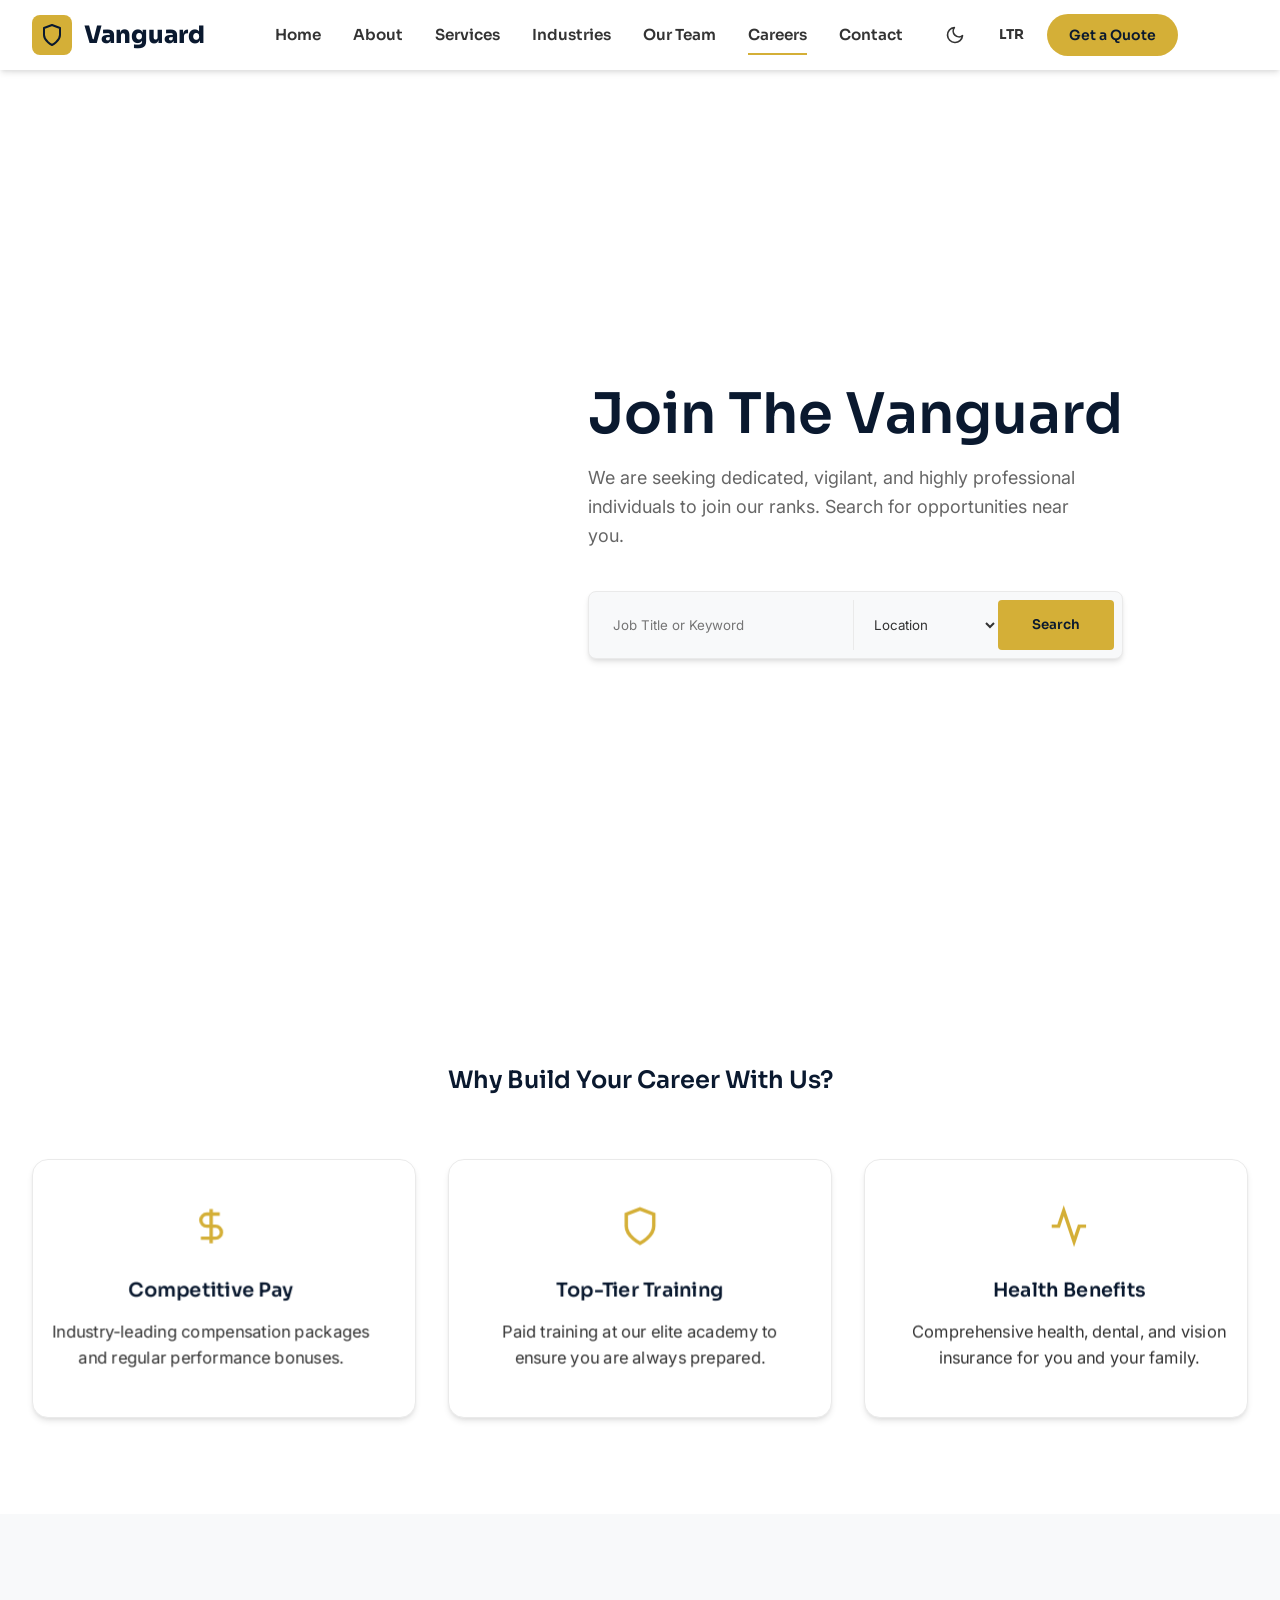
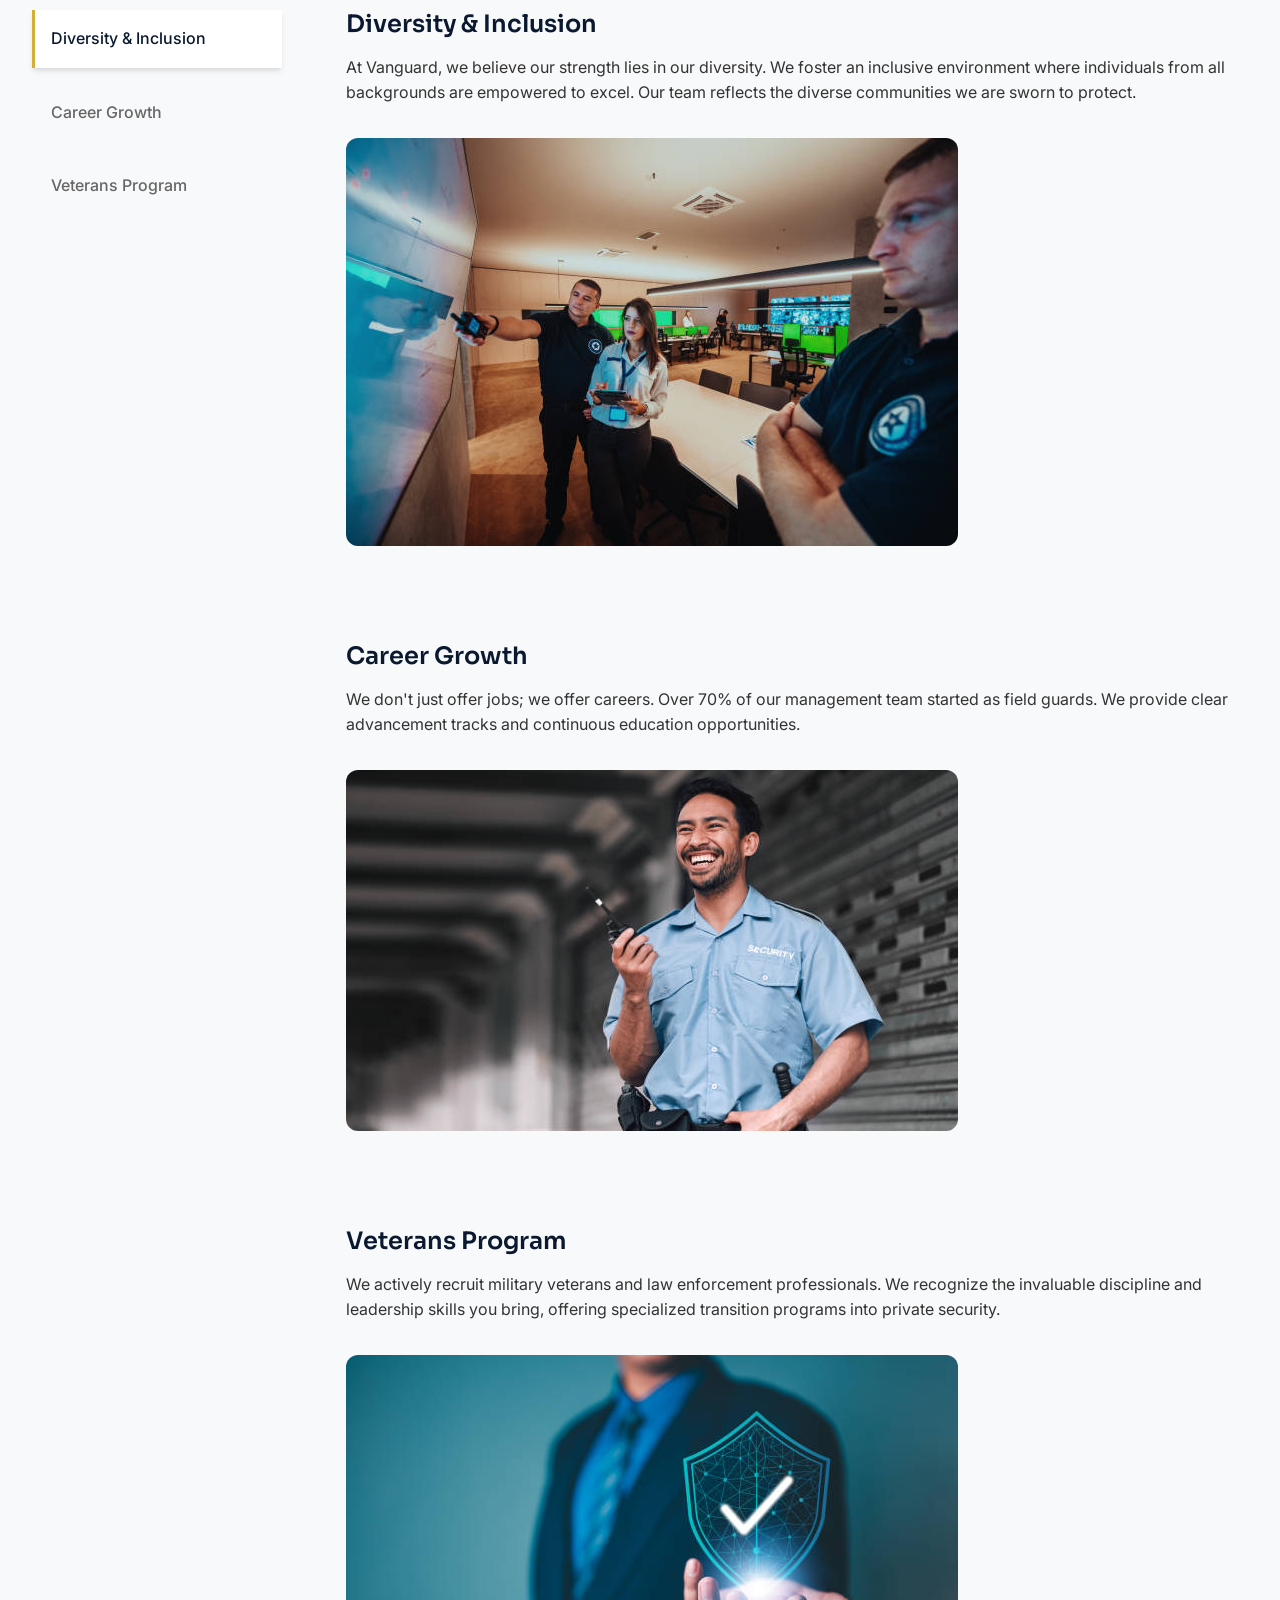
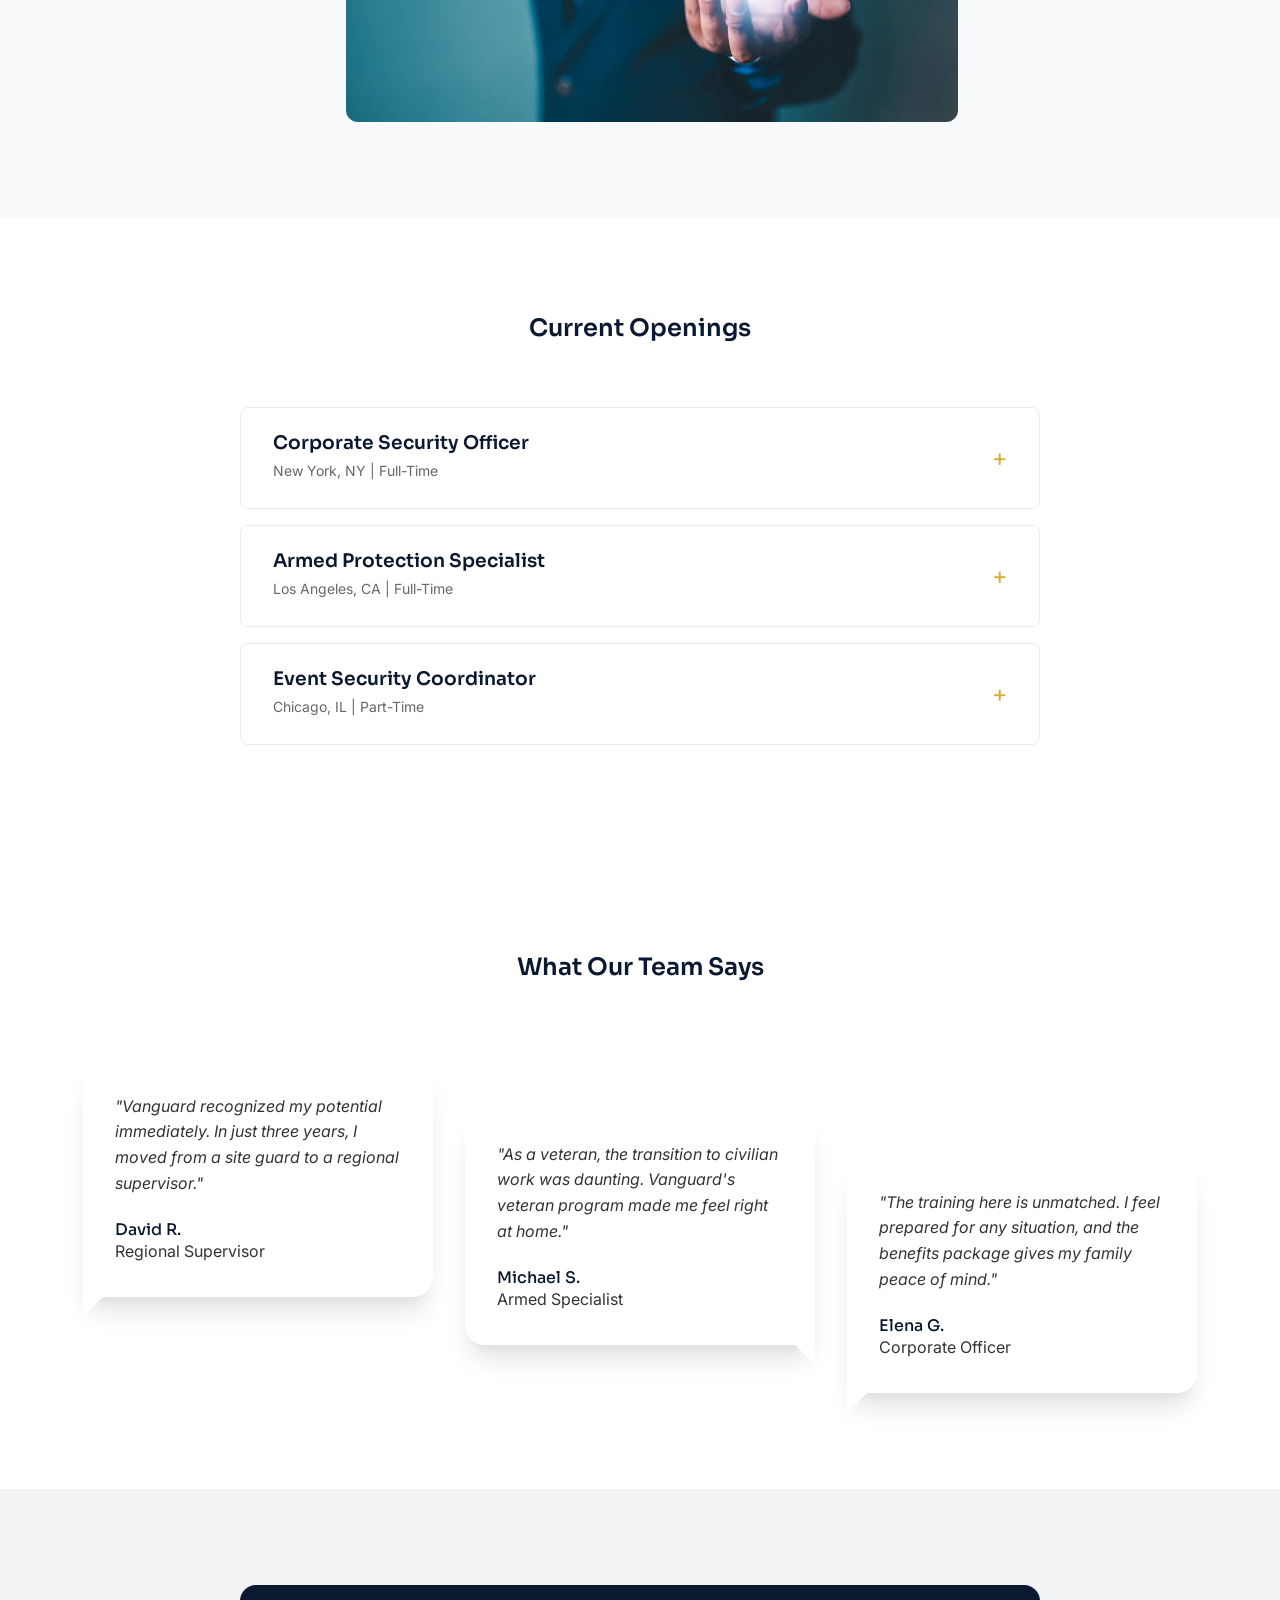
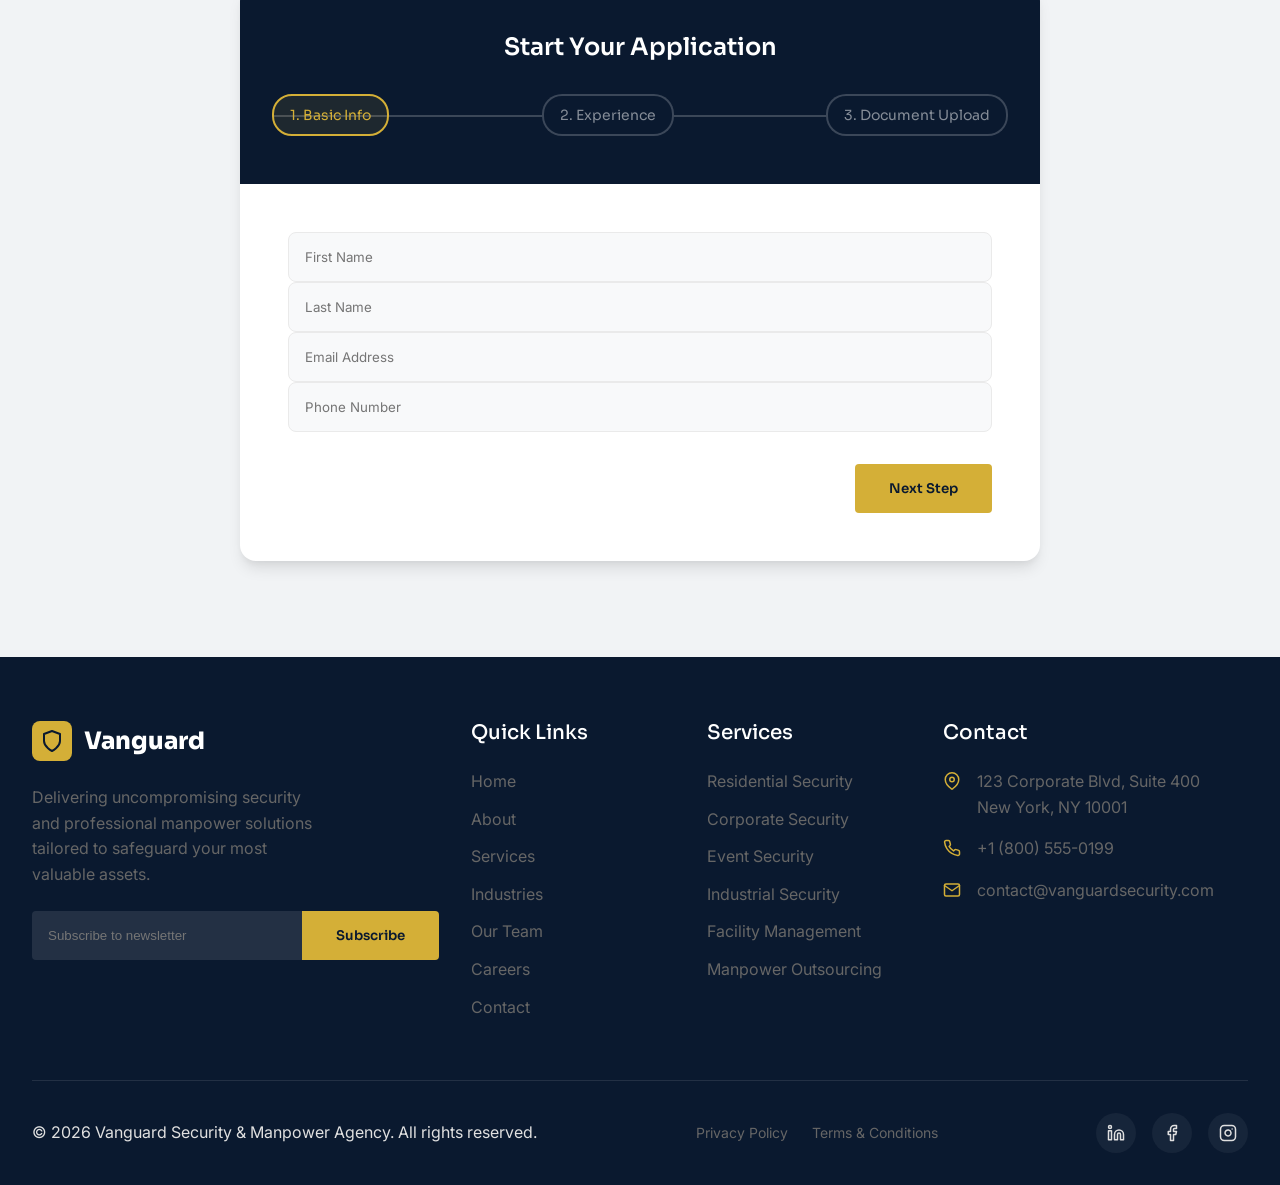
==== careers.html @ c8b9bf6e "Initial commit" ====
<!DOCTYPE html>
<html lang="en" dir="ltr" data-theme="light">
<head>
    <meta charset="UTF-8">
    <meta name="viewport" content="width=device-width, initial-scale=1.0">
    <title>Careers | Vanguard Security</title>
    
    <link rel="preconnect" href="https://fonts.googleapis.com">
    <link rel="preconnect" href="https://fonts.gstatic.com" crossorigin>
    <link href="https://fonts.googleapis.com/css2?family=Inter:wght@400;500;600&family=Manrope:wght@400;500;600;700;800&family=Plus+Jakarta+Sans:wght@600;700;800&family=Sora:wght@600;700;800&display=swap" rel="stylesheet">
    
    <link rel="stylesheet" href="css/style.css">
    <link rel="stylesheet" href="css/careers.css">
    <link rel="icon" type="image/svg+xml" href="data:image/svg+xml,%3Csvg xmlns='http://www.w3.org/2000/svg' viewBox='0 0 24 24' fill='none' stroke='%23D4AF37' stroke-width='2' stroke-linecap='round' stroke-linejoin='round'%3E%3Cpath d='M12 22s8-4 8-10V5l-8-3-8 3v7c0 6 8 10 8 10z'%3E%3C/path%3E%3C/svg%3E">
</head>
<body>
    <!-- Navbar -->
    <nav class="navbar">
        <div class="container">
            <a href="index.html" class="nav-brand">
                <div class="logo-icon">
                    <svg xmlns="http://www.w3.org/2000/svg" width="24" height="24" viewBox="0 0 24 24" fill="none" stroke="currentColor" stroke-width="2" stroke-linecap="round" stroke-linejoin="round"><path d="M12 22s8-4 8-10V5l-8-3-8 3v7c0 6 8 10 8 10z"></path></svg>
                </div>
                Vanguard
            </a>
            <button class="mobile-menu-toggle"><span></span><span></span><span></span></button>
            <ul class="nav-menu">
                <li class="nav-item dropdown">
                    <a href="index.html" class="nav-link dropdown-toggle">Home</a>
                    <ul class="dropdown-menu">
                        <li><a href="index.html" class="dropdown-item">Home 1</a></li>
                        <li><a href="home2.html" class="dropdown-item">Home 2</a></li>
                    </ul>
                </li>
                <li class="nav-item"><a href="about.html" class="nav-link">About</a></li>
                <li class="nav-item"><a href="services.html" class="nav-link">Services</a></li>
                <li class="nav-item"><a href="industries.html" class="nav-link">Industries</a></li>
                <li class="nav-item"><a href="team.html" class="nav-link">Our Team</a></li>
                <li class="nav-item"><a href="careers.html" class="nav-link active">Careers</a></li>
                <li class="nav-item"><a href="contact.html" class="nav-link">Contact</a></li>
                <li class="nav-controls">
                    <button class="theme-toggle"></button>
                    <button class="rtl-toggle"></button>
                <a href="contact.html" class="btn btn-primary" style="padding: 0.5rem 1.25rem; font-size: 0.875rem; border-radius: 50px;">Get a Quote</a>
                    </li>
            </ul>
        </div>
    </nav>

    <main>
        <!-- Section 1: Hero (Split Screen with Job Search) -->
        <section class="careers-hero">
            <div class="hero-split-left" style="background-image: url('https://picsum.photos/seed/car1/1000/1000');">
            </div>
            <div class="hero-split-right">
                <div class="search-container">
                    <h1>Join The Vanguard</h1>
                    <p>We are seeking dedicated, vigilant, and highly professional individuals to join our ranks. Search for opportunities near you.</p>
                    <div class="job-search-bar">
                        <input type="text" placeholder="Job Title or Keyword">
                        <select>
                            <option value="">Location</option>
                            <option value="ny">New York</option>
                            <option value="la">Los Angeles</option>
                            <option value="tx">Texas</option>
                        </select>
                        <button class="btn btn-primary" style="padding: 0 2rem;">Search</button>
                    </div>
                </div>
            </div>
        </section>

        <!-- Section 2: Why Join Us (3D Tilting Cards) -->
        <section class="why-join-sec section">
            <div class="container text-center">
                <h2 style="margin-bottom: 4rem;">Why Build Your Career With Us?</h2>
                <div class="tilt-grid">
                    <div class="tilt-card">
                        <div class="tilt-content">
                            <svg xmlns="http://www.w3.org/2000/svg" width="40" height="40" viewBox="0 0 24 24" fill="none" stroke="currentColor" stroke-width="2"><path d="M12 2v20M17 5H9.5a3.5 3.5 0 0 0 0 7h5a3.5 3.5 0 0 1 0 7H6"></path></svg>
                            <h3>Competitive Pay</h3>
                            <p>Industry-leading compensation packages and regular performance bonuses.</p>
                        </div>
                    </div>
                    <div class="tilt-card">
                        <div class="tilt-content">
                            <svg xmlns="http://www.w3.org/2000/svg" width="40" height="40" viewBox="0 0 24 24" fill="none" stroke="currentColor" stroke-width="2"><path d="M12 22s8-4 8-10V5l-8-3-8 3v7c0 6 8 10 8 10z"></path></svg>
                            <h3>Top-Tier Training</h3>
                            <p>Paid training at our elite academy to ensure you are always prepared.</p>
                        </div>
                    </div>
                    <div class="tilt-card">
                        <div class="tilt-content">
                            <svg xmlns="http://www.w3.org/2000/svg" width="40" height="40" viewBox="0 0 24 24" fill="none" stroke="currentColor" stroke-width="2"><polyline points="22 12 18 12 15 21 9 3 6 12 2 12"></polyline></svg>
                            <h3>Health Benefits</h3>
                            <p>Comprehensive health, dental, and vision insurance for you and your family.</p>
                        </div>
                    </div>
                </div>
            </div>
        </section>

        <!-- Section 3: Culture & Benefits (Sticky Sidebar Navigation) -->
        <section class="culture-sec section" style="background-color: var(--bg-light);">
            <div class="container sticky-layout">
                <div class="sidebar-nav">
                    <ul>
                        <li><a href="#diversity" class="active">Diversity & Inclusion</a></li>
                        <li><a href="#growth">Career Growth</a></li>
                        <li><a href="#veterans">Veterans Program</a></li>
                    </ul>
                </div>
                <div class="content-sections">
                    <div id="diversity" class="content-panel">
                        <h2>Diversity & Inclusion</h2>
                        <p>At Vanguard, we believe our strength lies in our diversity. We foster an inclusive environment where individuals from all backgrounds are empowered to excel. Our team reflects the diverse communities we are sworn to protect.</p>
                        <img src="images/istockphoto-1445692293-612x612.jpg" alt="Diversity" style="border-radius: 12px; margin-top: 2rem;">
                    </div>
                    <div id="growth" class="content-panel">
                        <h2>Career Growth</h2>
                        <p>We don't just offer jobs; we offer careers. Over 70% of our management team started as field guards. We provide clear advancement tracks and continuous education opportunities.</p>
                        <img src="images/istockphoto-1592110171-612x612.jpg" alt="Growth" style="border-radius: 12px; margin-top: 2rem;">
                    </div>
                    <div id="veterans" class="content-panel">
                        <h2>Veterans Program</h2>
                        <p>We actively recruit military veterans and law enforcement professionals. We recognize the invaluable discipline and leadership skills you bring, offering specialized transition programs into private security.</p>
                        <img src="images/istockphoto-1913906713-612x612.jpg" alt="Veterans" style="border-radius: 12px; margin-top: 2rem;">
                    </div>
                </div>
            </div>
        </section>

        <!-- Section 4: Current Openings (Expandable List) -->
        <section class="openings-sec section">
            <div class="container">
                <h2 style="text-align: center; margin-bottom: 4rem;">Current Openings</h2>
                <div class="accordion">
                    <div class="acc-item">
                        <div class="acc-header">
                            <div class="acc-title">
                                <h3>Corporate Security Officer</h3>
                                <span>New York, NY | Full-Time</span>
                            </div>
                            <span class="acc-icon">+</span>
                        </div>
                        <div class="acc-content">
                            <p>We are seeking polished and professional security officers for a high-profile corporate headquarters in Manhattan.</p>
                            <ul>
                                <li>Min 2 years corporate experience</li>
                                <li>Impeccable communication skills</li>
                                <li>Valid state security license</li>
                            </ul>
                            <button class="btn btn-primary" style="margin-top: 1rem;">Apply Now</button>
                        </div>
                    </div>
                    
                    <div class="acc-item">
                        <div class="acc-header">
                            <div class="acc-title">
                                <h3>Armed Protection Specialist</h3>
                                <span>Los Angeles, CA | Full-Time</span>
                            </div>
                            <span class="acc-icon">+</span>
                        </div>
                        <div class="acc-content">
                            <p>Looking for highly trained armed specialists for executive protection assignments.</p>
                            <ul>
                                <li>Prior military or law enforcement preferred</li>
                                <li>Valid armed guard permit</li>
                                <li>Advanced first aid certification</li>
                            </ul>
                            <button class="btn btn-primary" style="margin-top: 1rem;">Apply Now</button>
                        </div>
                    </div>
                    
                    <div class="acc-item">
                        <div class="acc-header">
                            <div class="acc-title">
                                <h3>Event Security Coordinator</h3>
                                <span>Chicago, IL | Part-Time</span>
                            </div>
                            <span class="acc-icon">+</span>
                        </div>
                        <div class="acc-content">
                            <p>Dynamic individuals needed to coordinate crowd control and access for major city events and concerts.</p>
                            <button class="btn btn-primary" style="margin-top: 1rem;">Apply Now</button>
                        </div>
                    </div>
                </div>
            </div>
        </section>

        <!-- Section 5: Employee Testimonials (Speech Bubbles over Map) -->
        <section class="emp-testimonials section dark-bg" style="position: relative; overflow: hidden;">
            <div class="map-bg" style="background-image: url('https://picsum.photos/seed/car5/1920/1080'); opacity: 0.1; position: absolute; inset: 0; background-size: cover; background-position: center; filter: grayscale(100%);"></div>
            <div class="container" style="position: relative; z-index: 2;">
                <h2 style="text-align: center; margin-bottom: 5rem;">What Our Team Says</h2>
                <div class="bubble-layout">
                    <div class="speech-bubble b1">
                        <p>"Vanguard recognized my potential immediately. In just three years, I moved from a site guard to a regional supervisor."</p>
                        <div class="emp-info">
                            <h4>David R.</h4>
                            <span>Regional Supervisor</span>
                        </div>
                    </div>
                    <div class="speech-bubble b2">
                        <p>"As a veteran, the transition to civilian work was daunting. Vanguard's veteran program made me feel right at home."</p>
                        <div class="emp-info">
                            <h4>Michael S.</h4>
                            <span>Armed Specialist</span>
                        </div>
                    </div>
                    <div class="speech-bubble b3">
                        <p>"The training here is unmatched. I feel prepared for any situation, and the benefits package gives my family peace of mind."</p>
                        <div class="emp-info">
                            <h4>Elena G.</h4>
                            <span>Corporate Officer</span>
                        </div>
                    </div>
                </div>
            </div>
        </section>

        <!-- Section 6: Application Form (Multi-step Wizard) -->
        <section class="application-wizard section" style="background-color: var(--bg-off-white);">
            <div class="container">
                <div class="wizard-container">
                    <div class="wizard-header text-center">
                        <h2>Start Your Application</h2>
                        <div class="progress-bar">
                            <div class="step active">1. Basic Info</div>
                            <div class="step">2. Experience</div>
                            <div class="step">3. Document Upload</div>
                        </div>
                    </div>
                    <div class="wizard-body">
                        <!-- Step 1 -->
                        <div class="wizard-step active-step" id="step1">
                            <div class="form-row">
                                <input type="text" placeholder="First Name" class="wiz-input">
                                <input type="text" placeholder="Last Name" class="wiz-input">
                            </div>
                            <div class="form-row">
                                <input type="email" placeholder="Email Address" class="wiz-input">
                                <input type="tel" placeholder="Phone Number" class="wiz-input">
                            </div>
                            <div class="text-right">
                                <button class="btn btn-primary next-btn">Next Step</button>
                            </div>
                        </div>
                        <!-- UI purposes only, further steps handled by generic JS or hidden -->
                    </div>
                </div>
            </div>
        </section>
    </main>

    <!-- Footer -->
    <footer class="footer">
        <div class="container">
            <div class="footer-top">
                <div class="footer-brand">
                    <div style="display: flex; align-items: center; gap: 0.75rem;">
                        <div class="logo-icon">
                            <svg xmlns="http://www.w3.org/2000/svg" width="24" height="24" viewBox="0 0 24 24" fill="none" stroke="currentColor" stroke-width="2" stroke-linecap="round" stroke-linejoin="round"><path d="M12 22s8-4 8-10V5l-8-3-8 3v7c0 6 8 10 8 10z"></path></svg>
                        </div>
                        <h3 class="footer-brand-name">Vanguard</h3>
                    </div>
                    <p class="footer-desc">Delivering uncompromising security and professional manpower solutions tailored to safeguard your most valuable assets.</p>
                    <form class="newsletter-form">
                        <input type="email" placeholder="Subscribe to newsletter" required>
                        <button type="submit" class="btn btn-primary">Subscribe</button>
                    </form>
                </div>
                
                <div>
                    <h4 class="footer-title">Quick Links</h4>
                    <ul class="footer-links">
                        <li><a href="index.html">Home</a></li>
                        <li><a href="about.html">About</a></li>
                        <li><a href="services.html">Services</a></li>
                        <li><a href="industries.html">Industries</a></li>
                        <li><a href="team.html">Our Team</a></li>
                        <li><a href="careers.html">Careers</a></li>
                        <li><a href="contact.html">Contact</a></li>
                    </ul>
                </div>
                
                <div>
                    <h4 class="footer-title">Services</h4>
                    <ul class="footer-links">
                        <li><a href="services.html">Residential Security</a></li>
                        <li><a href="services.html">Corporate Security</a></li>
                        <li><a href="services.html">Event Security</a></li>
                        <li><a href="services.html">Industrial Security</a></li>
                        <li><a href="services.html">Facility Management</a></li>
                        <li><a href="services.html">Manpower Outsourcing</a></li>
                    </ul>
                </div>
                
                <div>
                    <h4 class="footer-title">Contact</h4>
                    <ul class="footer-contact">
                        <li>
                            <svg xmlns="http://www.w3.org/2000/svg" width="18" height="18" viewBox="0 0 24 24" fill="none" stroke="currentColor" stroke-width="2" stroke-linecap="round" stroke-linejoin="round"><path d="M21 10c0 7-9 13-9 13s-9-6-9-13a9 9 0 0 1 18 0z"></path><circle cx="12" cy="10" r="3"></circle></svg>
                            <span>123 Corporate Blvd, Suite 400<br>New York, NY 10001</span>
                        </li>
                        <li>
                            <svg xmlns="http://www.w3.org/2000/svg" width="18" height="18" viewBox="0 0 24 24" fill="none" stroke="currentColor" stroke-width="2" stroke-linecap="round" stroke-linejoin="round"><path d="M22 16.92v3a2 2 0 0 1-2.18 2 19.79 19.79 0 0 1-8.63-3.07 19.5 19.5 0 0 1-6-6 19.79 19.79 0 0 1-3.07-8.67A2 2 0 0 1 4.11 2h3a2 2 0 0 1 2 1.72 12.84 12.84 0 0 0 .7 2.81 2 2 0 0 1-.45 2.11L8.09 9.91a16 16 0 0 0 6 6l1.27-1.27a2 2 0 0 1 2.11-.45 12.84 12.84 0 0 0 2.81.7A2 2 0 0 1 22 16.92z"></path></svg>
                            <span>+1 (800) 555-0199</span>
                        </li>
                        <li>
                            <svg xmlns="http://www.w3.org/2000/svg" width="18" height="18" viewBox="0 0 24 24" fill="none" stroke="currentColor" stroke-width="2" stroke-linecap="round" stroke-linejoin="round"><path d="M4 4h16c1.1 0 2 .9 2 2v12c0 1.1-.9 2-2 2H4c-1.1 0-2-.9-2-2V6c0-1.1.9-2 2-2z"></path><polyline points="22,6 12,13 2,6"></polyline></svg>
                            <span>contact@vanguardsecurity.com</span>
                        </li>
                    </ul>
                </div>
            </div>
            
            <div class="footer-bottom">
                <p>&copy; 2026 Vanguard Security & Manpower Agency. All rights reserved.</p>
                <div style="display: flex; gap: 1.5rem; font-size: 0.875rem;">
                    <a href="#" style="color: var(--text-muted)">Privacy Policy</a>
                    <a href="#" style="color: var(--text-muted)">Terms & Conditions</a>
                </div>
                <div class="social-links">
                    <a href="https://linkedin.com"><svg xmlns="http://www.w3.org/2000/svg" width="18" height="18" viewBox="0 0 24 24" fill="none" stroke="currentColor" stroke-width="2" stroke-linecap="round" stroke-linejoin="round"><path d="M16 8a6 6 0 0 1 6 6v7h-4v-7a2 2 0 0 0-2-2 2 2 0 0 0-2 2v7h-4v-7a6 6 0 0 1 6-6z"></path><rect x="2" y="9" width="4" height="12"></rect><circle cx="4" cy="4" r="2"></circle></svg></a>
                    <a href="https://twitter.com"><svg xmlns="http://www.w3.org/2000/svg" width="18" height="18" viewBox="0 0 24 24" fill="none" stroke="currentColor" stroke-width="2" stroke-linecap="round" stroke-linejoin="round"><path d="M18 2h-3a5 5 0 0 0-5 5v3H7v4h3v8h4v-8h3l1-4h-4V7a1 1 0 0 1 1-1h3z"></path></svg></a>
                    <a href="https://instagram.com"><svg xmlns="http://www.w3.org/2000/svg" width="18" height="18" viewBox="0 0 24 24" fill="none" stroke="currentColor" stroke-width="2" stroke-linecap="round" stroke-linejoin="round"><rect x="2" y="2" width="20" height="20" rx="5" ry="5"></rect><path d="M16 11.37A4 4 0 1 1 12.63 8 4 4 0 0 1 16 11.37z"></path><line x1="17.5" y1="6.5" x2="17.51" y2="6.5"></line></svg></a>
                </div>
            </div>
        </div>
    </footer>

    <script src="js/main.js"></script>
    <script>
        // Tilting Cards
        const cards = document.querySelectorAll('.tilt-card');
        cards.forEach(card => {
            card.addEventListener('mousemove', e => {
                const rect = card.getBoundingClientRect();
                const x = e.clientX - rect.left;
                const y = e.clientY - rect.top;
                const centerX = rect.width / 2;
                const centerY = rect.height / 2;
                const rotateX = ((y - centerY) / centerY) * -10;
                const rotateY = ((x - centerX) / centerX) * 10;
                card.style.transform = `perspective(1000px) rotateX(${rotateX}deg) rotateY(${rotateY}deg) scale3d(1.02, 1.02, 1.02)`;
            });
            card.addEventListener('mouseleave', () => {
                card.style.transform = `perspective(1000px) rotateX(0deg) rotateY(0deg) scale3d(1, 1, 1)`;
            });
        });

        // Accordion
        const accHeaders = document.querySelectorAll('.acc-header');
        accHeaders.forEach(header => {
            header.addEventListener('click', () => {
                const item = header.parentElement;
                item.classList.toggle('active');
                const content = item.querySelector('.acc-content');
                if(item.classList.contains('active')) {
                    content.style.maxHeight = content.scrollHeight + "px";
                } else {
                    content.style.maxHeight = 0;
                }
            });
        });

        // Sidebar smooth scroll and active state
        const sidebarLinks = document.querySelectorAll('.sidebar-nav a');
        sidebarLinks.forEach(link => {
            link.addEventListener('click', (e) => {
                e.preventDefault();
                sidebarLinks.forEach(l => l.classList.remove('active'));
                link.classList.add('active');
                const targetId = link.getAttribute('href').substring(1);
                const targetEl = document.getElementById(targetId);
                targetEl.scrollIntoView({ behavior: 'smooth', block: 'center' });
            });
        });
    </script>
</body>
</html>
---- css/style.css ----
/* ==========================================================================
   Global Variables & Theme Tokens
   ========================================================================== */
:root {
  /* Primary Colors */
  --primary-navy: #0A192F;
  --secondary-steel: #4A6572;
  --accent-gold: #D4AF37;
  --accent-gold-hover: #F3C623;
  
  /* Backgrounds */
  --bg-light: #F8F9FA;
  --bg-white: #FFFFFF;
  --bg-off-white: #F1F3F5;
  --bg-card: #FFFFFF;
  
  /* Typography Colors */
  --text-main: #333333;
  --text-muted: #666666;
  --text-light: #E0E0E0;
  
  /* Borders & Shadows */
  --border-color: #EAEAEA;
  --shadow-sm: 0 4px 6px -1px rgba(0, 0, 0, 0.1), 0 2px 4px -1px rgba(0, 0, 0, 0.06);
  --shadow-md: 0 10px 15px -3px rgba(0, 0, 0, 0.1), 0 4px 6px -2px rgba(0, 0, 0, 0.05);
  --shadow-lg: 0 20px 25px -5px rgba(0, 0, 0, 0.1), 0 10px 10px -5px rgba(0, 0, 0, 0.04);
  
  /* Typography Fonts */
  --font-heading: 'Sora', 'Manrope', 'Plus Jakarta Sans', sans-serif;
  --font-body: 'Inter', 'Manrope', sans-serif;
  
  /* Transitions */
  --transition-fast: 250ms ease;
  --transition-smooth: 350ms cubic-bezier(0.4, 0, 0.2, 1);
  --transition-slow: 500ms ease-out;

  /* Layout */
  --container-width: 1280px;
  --container-padding: 2rem;
  --nav-height: 70px;
}

[data-theme="dark"] {
  --primary-navy: #050B14;
  --secondary-steel: #2A3B47;
  --bg-light: #121212;
  --bg-white: #1A1A1A;
  --bg-off-white: #222222;
  --bg-card: #242424;
  --text-main: #F8F9FA;
  --text-muted: #A0A0A0;
  --text-light: #FFFFFF;
  --border-color: #333333;
  --shadow-sm: 0 4px 6px -1px rgba(0, 0, 0, 0.5);
  --shadow-md: 0 10px 15px -3px rgba(0, 0, 0, 0.5);
  --shadow-lg: 0 20px 25px -5px rgba(0, 0, 0, 0.5);
}

/* ==========================================================================
   Reset & Base Styles
   ========================================================================== */
*, *::before, *::after {
  box-sizing: border-box;
  margin: 0;
  padding: 0;
}

html {
  font-size: 16px;
  scroll-behavior: smooth;
}

body {
  font-family: var(--font-body);
  color: var(--text-main);
  background-color: var(--bg-white);
  line-height: 1.6;
  transition: background-color var(--transition-smooth), color var(--transition-smooth);
  overflow-x: hidden;
}

h1, h2, h3 {
  font-family: var(--font-heading);
  color: var(--primary-navy);
  line-height: 1.2;
  margin-bottom: 1rem;
  font-weight: 600;
}

h4, h5, h6 {
  font-family: var(--font-heading);
  color: var(--primary-navy);
  line-height: 1.2;
  margin-bottom: 1rem;
  font-weight: 500;
}

[data-theme="dark"] h1, 
[data-theme="dark"] h2, 
[data-theme="dark"] h3, 
[data-theme="dark"] h4, 
[data-theme="dark"] h5, 
[data-theme="dark"] h6 {
  color: var(--text-light);
}

a {
  text-decoration: none;
  color: inherit;
  transition: color var(--transition-fast);
}

ul, ol {
  list-style: none;
}

img {
  max-width: 100%;
  height: auto;
  display: block;
}

.container {
  width: 100%;
  max-width: var(--container-width);
  margin: 0 auto;
  padding: 0 var(--container-padding);
}

.btn {
  display: inline-flex;
  align-items: center;
  justify-content: center;
  padding: 0.875rem 2rem;
  font-family: var(--font-heading);
  font-weight: 600;
  border-radius: 4px;
  cursor: pointer;
  transition: all var(--transition-fast);
  border: 2px solid transparent;
  gap: 0.5rem;
  white-space: nowrap;
  text-align: center;
}

.btn-primary {
  background-color: var(--accent-gold);
  color: var(--primary-navy);
}

.btn-primary:hover {
  background-color: var(--accent-gold-hover);
  transform: translateY(-2px);
  box-shadow: var(--shadow-md);
}

.btn-outline {
  background-color: transparent;
  border: 2px solid var(--accent-gold);
  color: var(--accent-gold);
}

.btn-outline:hover {
  background-color: var(--accent-gold);
  color: var(--primary-navy);
}

.section {
  padding: 6rem 0;
}

/* ==========================================================================
   Utility Classes
   ========================================================================== */
.text-center { text-align: center; }
.text-white { color: #FFFFFF !important; }
.bg-light { background-color: var(--bg-light); }
.bg-dark { background-color: var(--primary-navy); color: #FFFFFF; }
.w-100 { width: 100%; }

/* ==========================================================================
   Navigation
   ========================================================================== */
.navbar {
  position: fixed;
  top: 0;
  left: 0;
  width: 100%;
  height: var(--nav-height);
  background-color: var(--bg-white);
  box-shadow: var(--shadow-sm);
  z-index: 1000;
  transition: background-color var(--transition-smooth), box-shadow var(--transition-fast);
}

.navbar .container {
  height: 100%;
  display: flex;
  align-items: center;
  justify-content: space-between;
  position: relative;
}

.nav-brand {
  display: flex;
  align-items: center;
  gap: 0.75rem;
  font-family: var(--font-heading);
  font-weight: 800;
  font-size: 1.5rem;
  color: var(--primary-navy);
}

[data-theme="dark"] .nav-brand {
  color: var(--text-light);
}

.logo-icon {
  width: 40px;
  height: 40px;
  background-color: var(--accent-gold);
  border-radius: 8px;
  display: flex;
  align-items: center;
  justify-content: center;
  color: var(--primary-navy);
}

.nav-menu {
  display: flex;
  align-items: center;
  gap: 2rem;
  height: 100%;
  justify-content: center;
  flex: 1;
}

.nav-item {
  position: relative;
  height: 100%;
  display: flex;
  align-items: center;
}

.nav-link {
  font-family: var(--font-heading);
  font-weight: 600;
  font-size: 0.95rem;
  position: relative;
  padding: 0.5rem 0;
}

.nav-link::after {
  content: '';
  position: absolute;
  bottom: 0;
  left: 0;
  width: 0;
  height: 2px;
  background-color: var(--accent-gold);
  transition: width var(--transition-fast);
}

.nav-link:hover::after,
.nav-link.active::after {
  width: 100%;
}

/* Dropdown */
.dropdown {
  position: relative;
}

.dropdown-toggle {
  display: flex;
  align-items: center;
  gap: 0.25rem;
  cursor: pointer;
}

.dropdown-menu {
  position: absolute;
  top: 100%;
  left: 0;
  background-color: var(--bg-white);
  min-width: 200px;
  box-shadow: var(--shadow-lg);
  border-radius: 4px;
  opacity: 0;
  visibility: hidden;
  transform: translateY(10px);
  transition: all var(--transition-fast);
  padding: 0.5rem 0;
}

.dropdown:hover .dropdown-menu,
.dropdown-menu.show {
  opacity: 1;
  visibility: visible;
  transform: translateY(0);
}

.dropdown-item {
  display: block;
  padding: 0.75rem 1.5rem;
  font-family: var(--font-body);
  font-weight: 500;
  transition: background-color var(--transition-fast), color var(--transition-fast);
}

.dropdown-item:hover {
  background-color: var(--bg-light);
  color: var(--accent-gold);
}

/* Toggles & Controls */
.nav-controls {
  display: flex;
  align-items: center;
  gap: 1rem;
}

.theme-toggle,
.rtl-toggle {
  background: none;
  border: none;
  cursor: pointer;
  width: 40px;
  height: 40px;
  border-radius: 50%;
  display: flex;
  align-items: center;
  justify-content: center;
  color: var(--text-main);
  transition: background-color var(--transition-fast);
}

.theme-toggle:hover,
.rtl-toggle:hover {
  background-color: var(--bg-light);
}

.rtl-toggle {
  font-family: var(--font-heading);
  font-weight: 700;
  font-size: 0.85rem;
}

/* Mobile Menu Toggle */
.mobile-menu-toggle {
  display: none;
  background: none;
  border: none;
  cursor: pointer;
  width: 40px;
  height: 40px;
  flex-direction: column;
  justify-content: center;
  align-items: center;
  gap: 5px;
}

.mobile-menu-toggle span {
  display: block;
  width: 24px;
  height: 2px;
  background-color: var(--primary-navy);
  transition: all var(--transition-fast);
}

[data-theme="dark"] .mobile-menu-toggle span {
  background-color: var(--text-light);
}

/* RTL Support */
[dir="rtl"] .nav-brand {
  flex-direction: row-reverse;
}
[dir="rtl"] .dropdown-menu {
  left: auto;
  right: 0;
}
[dir="rtl"] .nav-controls {
  right: auto;
  left: var(--container-padding);
}

/* ==========================================================================
   Footer
   ========================================================================== */
.footer {
  background-color: var(--primary-navy);
  color: var(--text-light);
  padding: 4rem 0 0 0;
}

.footer-top {
  display: grid;
  grid-template-columns: 2fr 1fr 1fr 1.5fr;
  gap: 2rem;
  margin-bottom: 3rem;
}

.footer-brand-name {
  color: var(--bg-white);
  font-family: var(--font-heading);
  font-weight: 800;
  font-size: 1.5rem;
  margin-bottom: 0;
}

.footer-desc {
  margin-top: 1.5rem;
  color: var(--text-muted);
  max-width: 300px;
}

.footer-title {
  color: var(--bg-white);
  font-size: 1.25rem;
  margin-bottom: 1.5rem;
  font-family: var(--font-heading);
}

.footer-links li {
  margin-bottom: 0.75rem;
}

.footer-links a {
  color: var(--text-muted);
  transition: color var(--transition-fast), padding-left var(--transition-fast);
}

.footer-links a:hover {
  color: var(--accent-gold);
  padding-left: 5px;
}

[dir="rtl"] .footer-links a:hover {
  padding-left: 0;
  padding-right: 5px;
}

.footer-contact li {
  display: flex;
  align-items: flex-start;
  gap: 1rem;
  margin-bottom: 1rem;
  color: var(--text-muted);
  transition: color var(--transition-fast);
}

.footer-contact li:hover {
  color: var(--bg-white);
}

.footer-contact svg {
  color: var(--accent-gold);
  flex-shrink: 0;
  margin-top: 3px;
}

.newsletter-form {
  display: flex;
  margin-top: 1.5rem;
}

.newsletter-form input {
  flex: 1;
  padding: 0.75rem 1rem;
  border: none;
  background-color: rgba(255,255,255,0.1);
  color: var(--bg-white);
  border-radius: 4px 0 0 4px;
}

.newsletter-form input:focus {
  outline: 1px solid var(--accent-gold);
}

.newsletter-form button {
  border-radius: 0 4px 4px 0;
}

.footer-bottom {
  padding: 2rem 0;
  border-top: 1px solid rgba(255,255,255,0.1);
  display: flex;
  justify-content: space-between;
  align-items: center;
}

.footer-bottom a {
  transition: color var(--transition-fast);
}

.footer-bottom a:hover {
  color: var(--accent-gold) !important;
}

.social-links {
  display: flex;
  gap: 1rem;
}

.social-links a {
  width: 40px;
  height: 40px;
  border-radius: 50%;
  background-color: rgba(255,255,255,0.05);
  display: flex;
  align-items: center;
  justify-content: center;
  transition: all var(--transition-fast);
}

.social-links a:hover {
  background-color: var(--accent-gold);
  color: var(--primary-navy);
  transform: translateY(-3px);
}

/* ==========================================================================
   Responsive
   ========================================================================== */
@media (max-width: 1024px) {
  .nav-menu {
    gap: 1rem;
  }
  .nav-link {
    font-size: 0.9rem;
  }
  .nav-controls {
    gap: 0.5rem;
  }
  .footer-top {
    grid-template-columns: 1fr 1fr;
  }
}

@media (max-width: 768px) {
  .nav-menu {
    position: fixed;
    top: var(--nav-height);
    left: -100%;
    width: 100%;
    height: calc(100vh - var(--nav-height));
    background-color: var(--bg-white);
    flex-direction: column;
    align-items: flex-start;
    padding: 2rem;
    gap: 1.5rem;
    transition: left var(--transition-smooth);
    overflow-y: auto;
  }

  [dir="rtl"] .nav-menu {
    left: auto;
    right: -100%;
    transition: right var(--transition-smooth);
  }

  .nav-menu.active {
    left: 0;
  }

  [dir="rtl"] .nav-menu.active {
    right: 0;
  }

  .mobile-menu-toggle {
    display: flex;
  }
  
  .nav-controls {
    display: none;
  }
  
  .nav-menu .nav-controls {
    display: flex;
    width: 100%;
    justify-content: flex-start;
    padding-top: 2rem;
    border-top: 1px solid var(--border-color);
    position: static;
  }

  .dropdown-menu {
    position: static;
    box-shadow: none;
    background: transparent;
    padding-left: 1rem;
    margin-top: 0.5rem;
    display: none;
  }

  .dropdown-menu.show {
    display: block;
  }

  .footer-top {
    grid-template-columns: 1fr;
  }
  
  .footer-bottom {
    flex-direction: column;
    gap: 1.5rem;
    text-align: center;
  }
}
---- css/careers.css ----
/* ==========================================================================
   Careers Page Specific Styles
   ========================================================================== */

/* --- 1. Hero Split Screen --- */
.careers-hero {
  display: flex;
  height: 100vh;
  min-height: 600px;
  margin-top: var(--nav-height);
}

.hero-split-left {
  flex: 1;
  background-size: cover;
  background-position: center;
  position: relative;
}

.hero-split-left::after {
  content: '';
  position: absolute;
  inset: 0;
  background: linear-gradient(to right, transparent, var(--bg-white));
}

[data-theme="dark"] .hero-split-left::after {
  background: linear-gradient(to right, transparent, var(--bg-white));
}

.hero-split-right {
  flex: 1.2;
  display: flex;
  align-items: center;
  padding: 4rem;
  background-color: var(--bg-white);
}

.search-container h1 {
  font-size: 3.5rem;
  margin-bottom: 1rem;
}

.search-container p {
  font-size: 1.125rem;
  color: var(--text-muted);
  margin-bottom: 2.5rem;
  max-width: 500px;
}

.job-search-bar {
  display: flex;
  background-color: var(--bg-light);
  padding: 0.5rem;
  border-radius: 8px;
  box-shadow: var(--shadow-sm);
  border: 1px solid var(--border-color);
}

.job-search-bar input,
.job-search-bar select {
  border: none;
  background: transparent;
  padding: 1rem;
  font-family: var(--font-body);
  color: var(--text-main);
}

.job-search-bar input {
  flex: 2;
  border-right: 1px solid var(--border-color);
}

.job-search-bar select {
  flex: 1;
}

.job-search-bar input:focus,
.job-search-bar select:focus {
  outline: none;
}

/* --- 2. 3D Tilting Cards --- */
.tilt-grid {
  display: grid;
  grid-template-columns: repeat(3, 1fr);
  gap: 2rem;
  perspective: 1000px;
}

.tilt-card {
  background-color: var(--bg-card);
  border: 1px solid var(--border-color);
  border-radius: 16px;
  padding: 3rem 2rem;
  transition: transform 0.1s ease;
  transform-style: preserve-3d;
  box-shadow: var(--shadow-sm);
}

.tilt-content {
  transform: translateZ(30px);
}

.tilt-content svg {
  color: var(--accent-gold);
  margin-bottom: 1.5rem;
}

.tilt-content h3 {
  margin-bottom: 1rem;
}

/* --- 3. Sticky Sidebar Nav --- */
.sticky-layout {
  display: flex;
  gap: 4rem;
}

.sidebar-nav {
  flex: 0 0 250px;
  position: sticky;
  top: calc(var(--nav-height) + 4rem);
  height: max-content;
}

.sidebar-nav ul li {
  margin-bottom: 1rem;
}

.sidebar-nav a {
  display: block;
  padding: 1rem;
  border-left: 3px solid transparent;
  color: var(--text-muted);
  font-weight: 500;
  transition: all var(--transition-fast);
}

.sidebar-nav a:hover,
.sidebar-nav a.active {
  border-left-color: var(--accent-gold);
  color: var(--primary-navy);
  background-color: var(--bg-white);
  box-shadow: var(--shadow-sm);
}

[data-theme="dark"] .sidebar-nav a:hover,
[data-theme="dark"] .sidebar-nav a.active {
  color: var(--text-light);
}

.content-sections {
  flex: 1;
}

.content-panel {
  margin-bottom: 6rem;
}

.content-panel:last-child {
  margin-bottom: 0;
}

/* --- 4. Expandable List --- */
.accordion {
  max-width: 800px;
  margin: 0 auto;
}

.acc-item {
  background-color: var(--bg-card);
  border: 1px solid var(--border-color);
  border-radius: 8px;
  margin-bottom: 1rem;
  overflow: hidden;
}

.acc-header {
  display: flex;
  justify-content: space-between;
  align-items: center;
  padding: 1.5rem 2rem;
  cursor: pointer;
  background-color: var(--bg-card);
  transition: background-color var(--transition-fast);
}

.acc-header:hover {
  background-color: var(--bg-light);
}

.acc-title h3 {
  margin-bottom: 0.25rem;
}

.acc-title span {
  color: var(--text-muted);
  font-size: 0.875rem;
}

.acc-icon {
  font-size: 1.5rem;
  color: var(--accent-gold);
  transition: transform var(--transition-fast);
}

.acc-item.active .acc-icon {
  transform: rotate(45deg);
}

.acc-content {
  max-height: 0;
  overflow: hidden;
  transition: max-height 0.4s ease;
  background-color: var(--bg-white);
}

.acc-item.active .acc-content {
  /* max-height set via JS */
  border-top: 1px solid var(--border-color);
}

.acc-content p, .acc-content ul {
  padding: 1.5rem 2rem 0;
}

.acc-content ul {
  list-style: disc;
  padding-left: 3.5rem;
  padding-bottom: 1.5rem;
}

.acc-content button {
  margin: 0 2rem 1.5rem;
}

/* --- 5. Speech Bubbles over Map --- */
.bubble-layout {
  display: flex;
  justify-content: center;
  align-items: flex-start;
  gap: 2rem;
  flex-wrap: wrap;
  padding-bottom: 6rem; /* Account for the bottom translation */
}

.speech-bubble {
  position: relative;
  background: var(--bg-card);
  padding: 2rem;
  border-radius: 20px;
  box-shadow: var(--shadow-lg);
  width: 350px;
  border-bottom-left-radius: 0;
}

.speech-bubble::before {
  content: '';
  position: absolute;
  bottom: -20px;
  left: 0;
  border-width: 20px 20px 0 0;
  border-style: solid;
  border-color: var(--bg-card) transparent transparent transparent;
}

.speech-bubble p {
  font-style: italic;
  margin-bottom: 1.5rem;
  color: var(--text-main);
}

.emp-info h4 {
  color: var(--primary-navy);
  margin-bottom: 0;
}

[data-theme="dark"] .emp-info h4 { color: var(--text-light); }

.b1 { transform: translateY(0); }
.b2 { transform: translateY(3rem); border-bottom-left-radius: 20px; border-bottom-right-radius: 0; }
.b2::before { left: auto; right: 0; border-width: 20px 0 0 20px; }
.b3 { transform: translateY(6rem); }

/* --- 6. Application Wizard --- */
.wizard-container {
  max-width: 800px;
  margin: 0 auto;
  background: var(--bg-card);
  border-radius: 16px;
  box-shadow: var(--shadow-md);
  overflow: hidden;
}

.wizard-header {
  background-color: var(--primary-navy);
  color: white;
  padding: 3rem 2rem;
}

.wizard-header h2 {
  color: white;
  margin-bottom: 2rem;
}

.progress-bar {
  display: flex;
  justify-content: space-between;
  position: relative;
}

.progress-bar::before {
  content: '';
  position: absolute;
  top: 50%;
  left: 0;
  width: 100%;
  height: 2px;
  background: rgba(255,255,255,0.2);
  z-index: 1;
}

.step {
  position: relative;
  z-index: 2;
  background: var(--primary-navy);
  padding: 0.5rem 1rem;
  border: 2px solid rgba(255,255,255,0.2);
  border-radius: 20px;
  color: rgba(255,255,255,0.5);
  font-family: var(--font-heading);
  font-size: 0.875rem;
}

.step.active {
  border-color: var(--accent-gold);
  color: var(--accent-gold);
  background-color: rgba(212, 175, 55, 0.1);
}

.wizard-body {
  padding: 3rem;
}

.wiz-input {
  width: 100%;
  padding: 1rem;
  border: 1px solid var(--border-color);
  border-radius: 8px;
  background-color: var(--bg-light);
  color: var(--text-main);
  font-family: var(--font-body);
}

.wiz-input:focus {
  outline: none;
  border-color: var(--accent-gold);
}

.text-right {
  text-align: right;
  margin-top: 2rem;
}

/* Responsive */
@media (max-width: 1024px) {
  .careers-hero {
    flex-direction: column;
    height: auto;
  }
  .hero-split-left {
    height: 400px;
  }
  .hero-split-left::after {
    background: linear-gradient(to bottom, transparent, var(--bg-white));
  }
  .job-search-bar {
    flex-direction: column;
  }
  .job-search-bar input { border-right: none; border-bottom: 1px solid var(--border-color); }
  .tilt-grid {
    grid-template-columns: 1fr;
  }
  .sticky-layout {
    flex-direction: column;
  }
  .sidebar-nav {
    position: static;
  }
  .bubble-layout {
    display: flex;
    flex-direction: column;
    gap: 2rem;
    height: auto;
    align-items: center;
  }
  .speech-bubble {
    position: static;
    width: 100%;
    transform: none;
  }
  .progress-bar {
    flex-direction: column;
    gap: 1rem;
    align-items: center;
  }
  .progress-bar::before { display: none; }
}
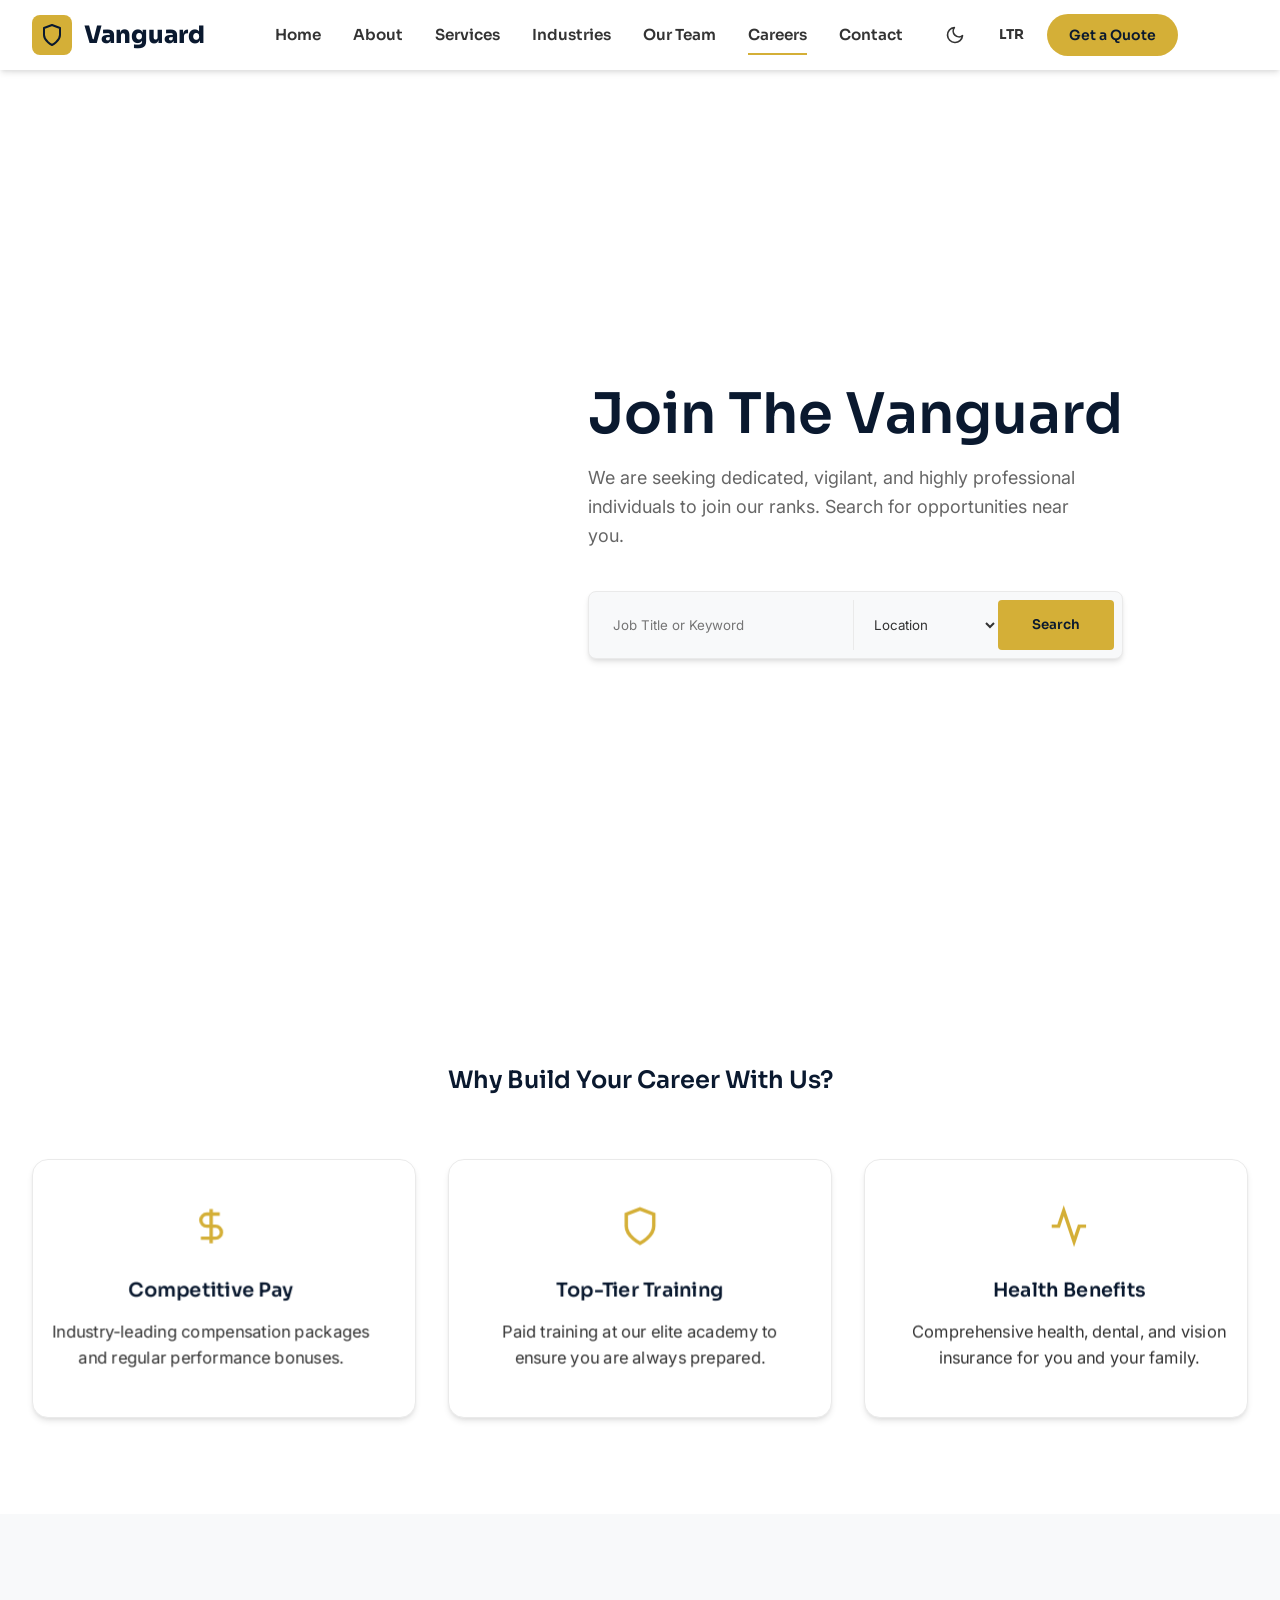
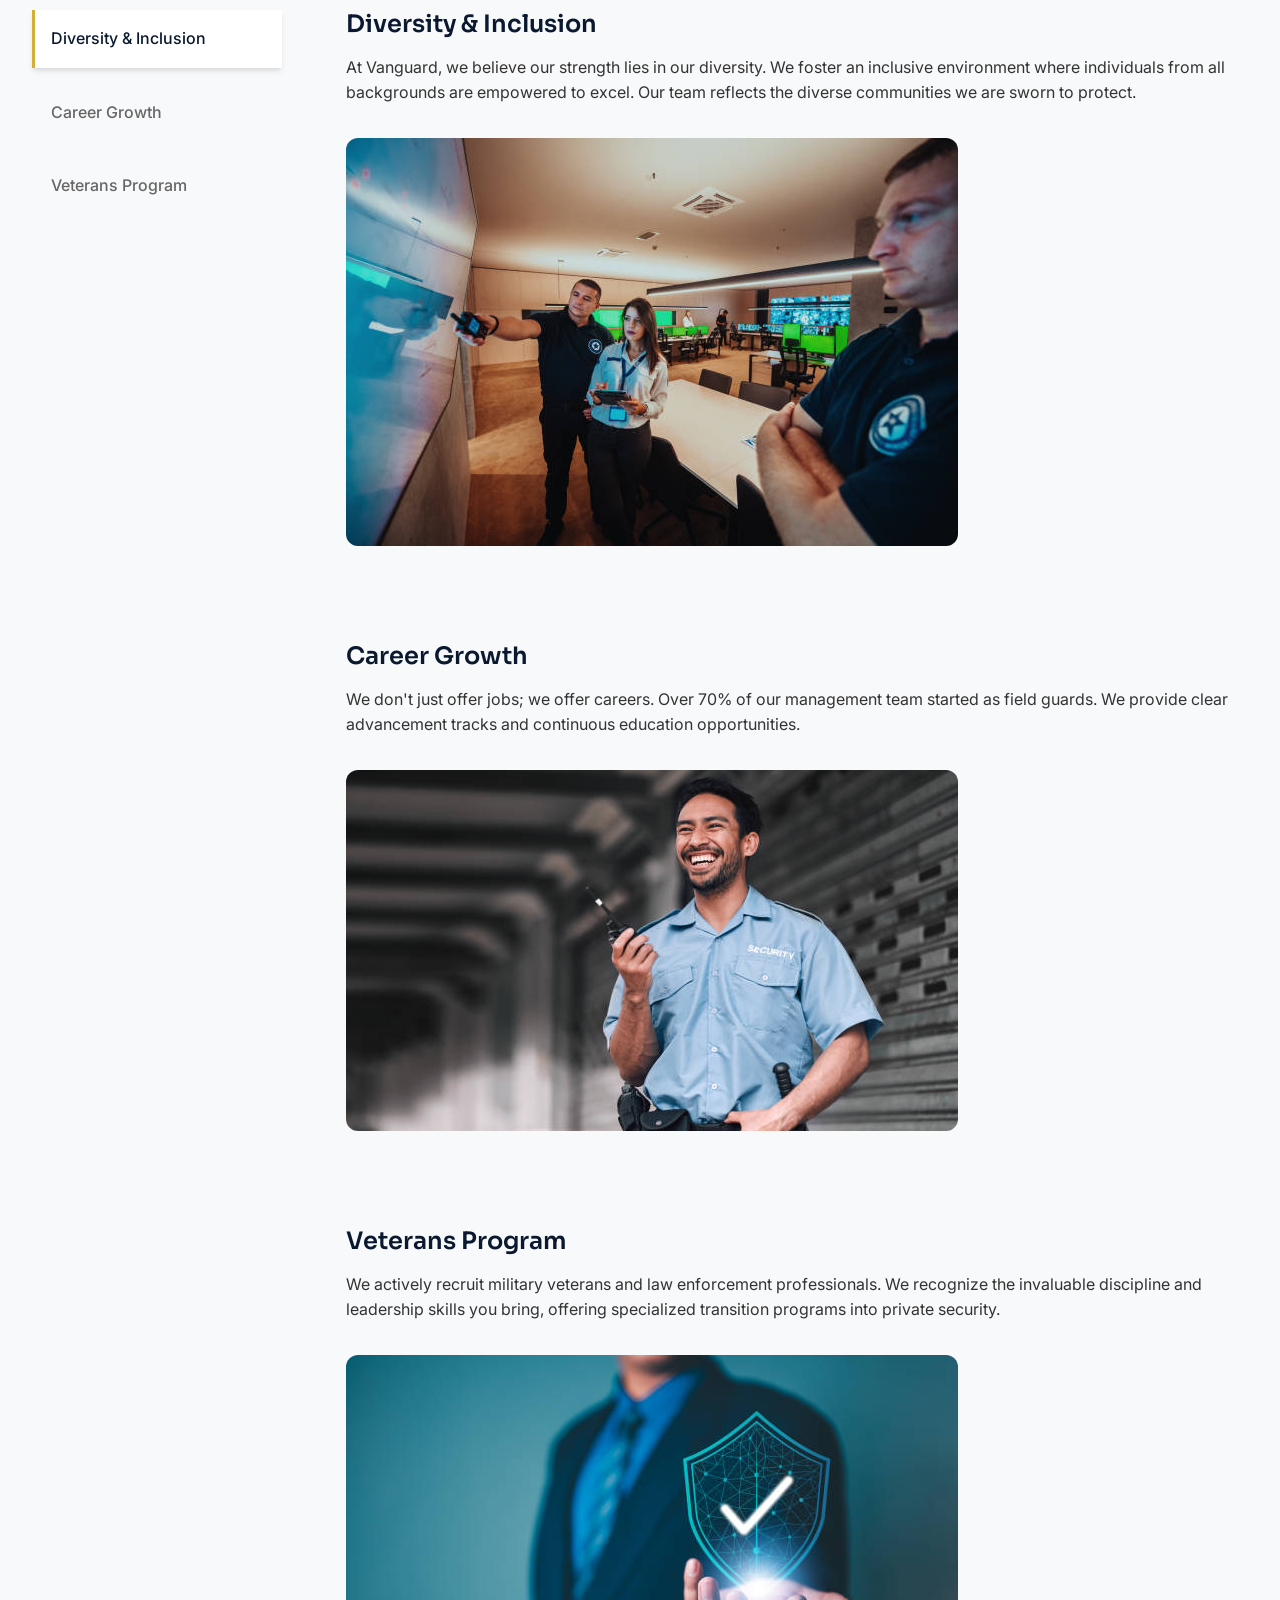
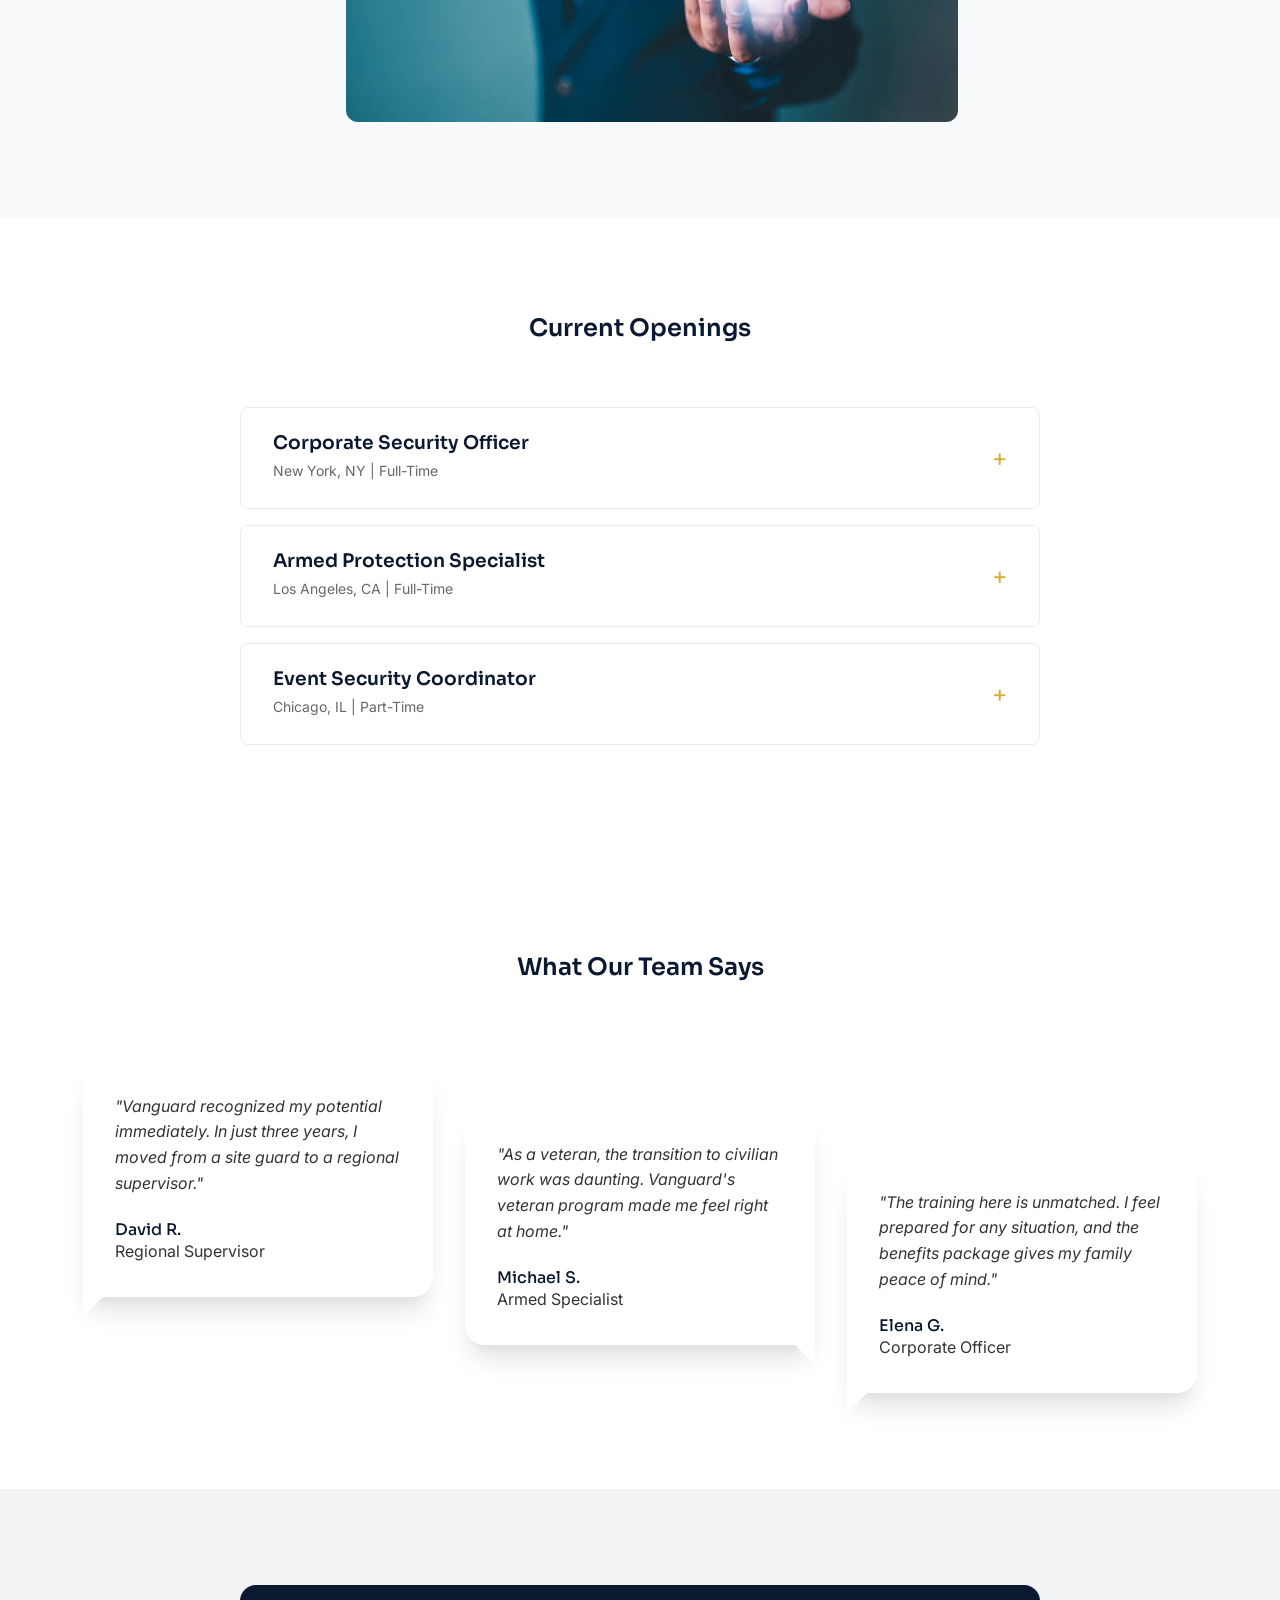
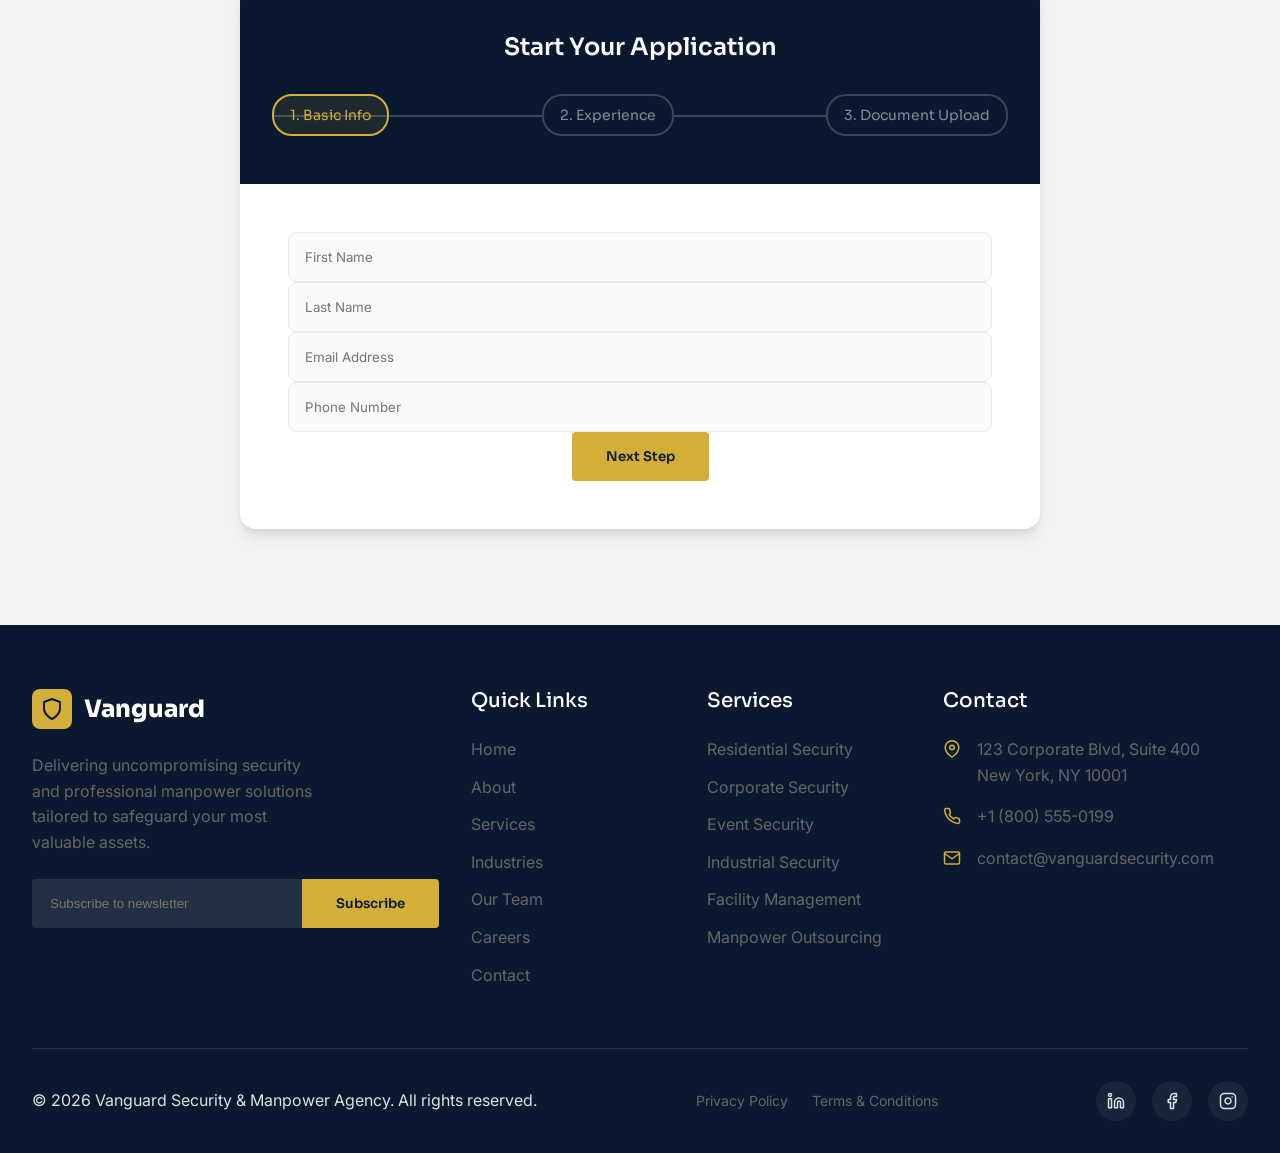
==== commit ebb5a610: "Fix UI alignments and responsive layouts across pages" ====
--- a/careers.html
+++ b/careers.html
@@ -244,7 +244,7 @@
                                 <input type="email" placeholder="Email Address" class="wiz-input">
                                 <input type="tel" placeholder="Phone Number" class="wiz-input">
                             </div>
-                            <div class="text-right">
+                            <div class="text-center">
                                 <button class="btn btn-primary next-btn">Next Step</button>
                             </div>
                         </div>
--- a/css/style.css
+++ b/css/style.css
@@ -467,19 +467,21 @@
 
 .newsletter-form input {
   flex: 1;
-  padding: 0.75rem 1rem;
-  border: none;
+  padding: 0.875rem 1rem;
+  border: 2px solid transparent;
   background-color: rgba(255,255,255,0.1);
   color: var(--bg-white);
   border-radius: 4px 0 0 4px;
 }
 
 .newsletter-form input:focus {
-  outline: 1px solid var(--accent-gold);
+  outline: none;
+  border-color: var(--accent-gold);
 }
 
 .newsletter-form button {
   border-radius: 0 4px 4px 0;
+  margin: 0;
 }
 
 .footer-bottom {
